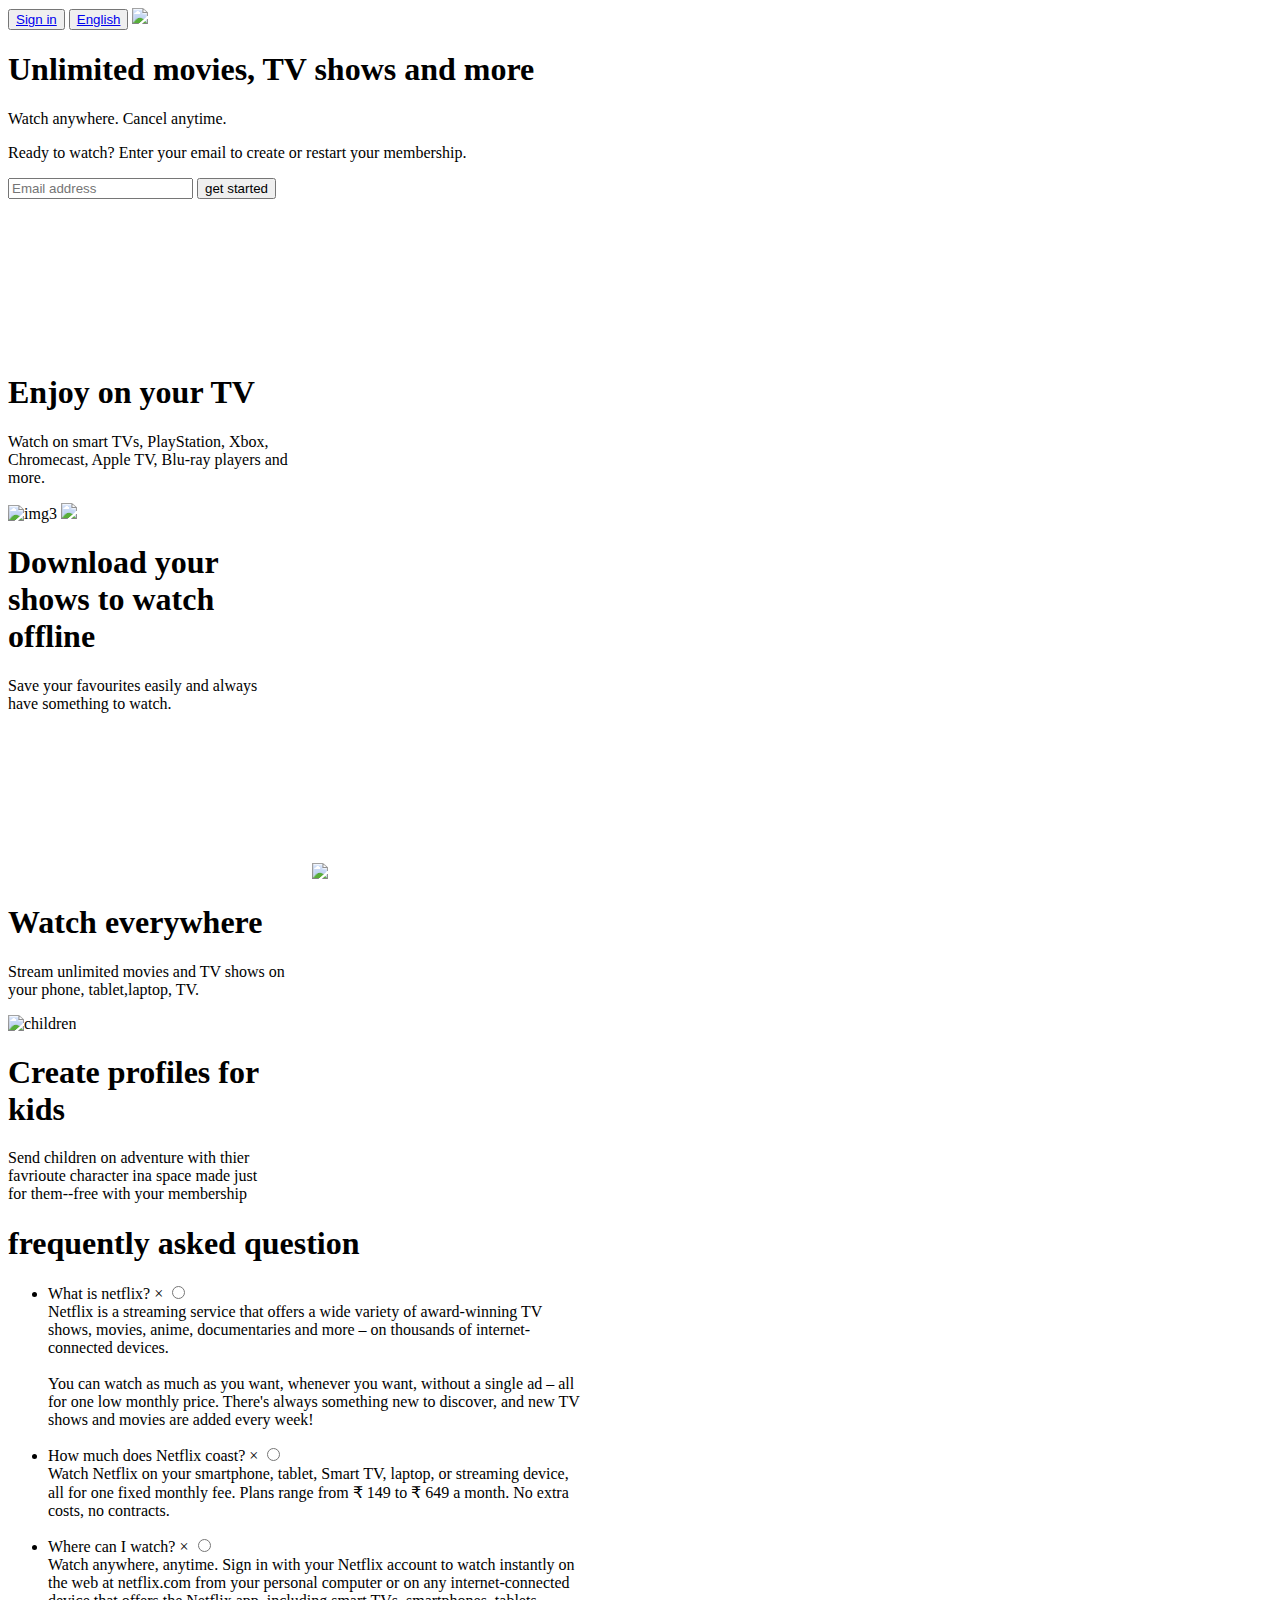
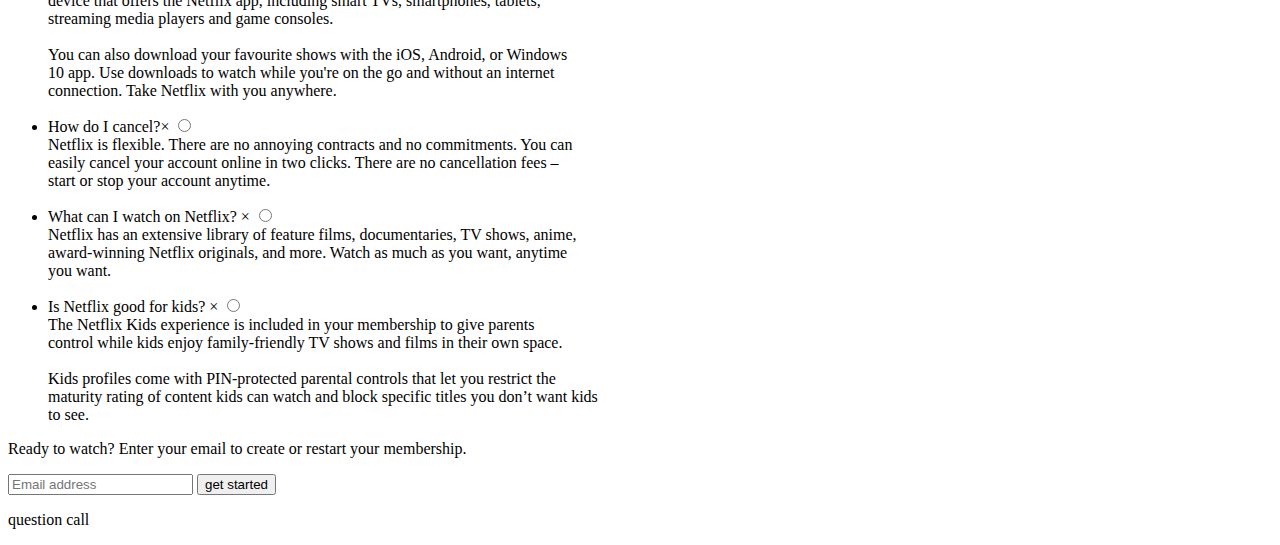
==== netflixproject/netflix.html @ 5057721b "This is my project" ====
<!DOCTYPE html>
<html lang="en">
<head>
    <meta charset="UTF-8">
    <meta name="viewport" content="width=div, initial-scale=1.0">
    <title>Netflix</title>
    <link rel="stylesheet" href="/stylesheet/1st.css">
</head>
<body>

     <!-- frist page start here -->
    <div class="header">
        <button class="btn1">
            <a class="sgn" href="#">Sign in</a>
        </button>

        <button class="btn2">
            <a class="sgn" href="#">English</a>
        </button>

        <img class="hlogo" src="/image/logo.png">
      <h1 class="f1">
        Unlimited movies, TV shows and more
      </h1>

      <p class="f2">
        Watch anywhere. Cancel anytime.
      </p>

      <p class="f3">
        Ready to watch? Enter your email to create or restart your membership.
      </p>

      <form class="email">
        <input type="email" class="input-email" placeholder="Email address">
        <button class="get-started">
            <a>get started</a>
        </button>
      </form>

    </div>

    <!-- frist page end here -->
    <div class="secondpage">
      <img src="/image/tv.png" alt="" class="sec-img" >
      <video class="vid-1" autoplay loop>
        <source src="/image/Netflix_1.m4v" type="video/mp4">
      </video>
      <h1 class="sec-h1">
        Enjoy on your TV
      </h1>

      <p class="sec-para1">
        Watch on smart TVs, PlayStation, Xbox,<br> Chromecast, Apple TV, Blu-ray players and <br> more.
      </p>
    </div>
    <!-- third page start here -->
    <div class="third-page">
    <img src="/image/feature-2.png" alt="img3" class="img3">
       <img class="tick" src="/image/tick1.gif" >
    <h1 class="thdh1">
        Download your <br>shows to watch <br>offline
    </h1>
    <p class="thdpara">
      Save your favourites easily and always<br> have something to watch.
    </p>
  </div> 
    <!-- third page end here -->
    <!-- fourth page start here -->
    <div class="fourth">

         <video class="frtved" autoplay loop>
        <source src="/image/Netflix_2.m4v">
      </video>
      <img class="frtimg" src="/image/device-pile-in.png">
   
      <h1 class="frth1">
        Watch everywhere
      </h1>
      <p class="frtp1">
        Stream unlimited movies and TV shows on <br>your phone, tablet,laptop, TV.
      </p>
    </div>
  
    <!-- fourth page end here -->
    <!-- fifth page start here -->
    <div class="fifthpage">
      <img src="/image/AAAABVr8nYuAg0xDpXDv0VI9HUoH7r2aGp4TKRCsKNQrMwxzTtr-NlwOHeS8bCI2oeZddmu3nMYr3j9MjYhHyjBASb1FaOGYZNYvPBCL.png" alt="children" class="fift-img">

      <h1 class="fftth1">
       Create profiles for <br>kids 
      </h1>
      <p class="fifth-p">
       Send children on adventure with thier <br> favrioute character ina space made just<br> for them--free with your membership
      </p>
    </div>
    <!-- fifth page end here -->

    <!-- sixth page started here  -->
    <div class="six">
      <h1 class="sxth1">
        frequently asked question
      </h1>
    <ul id="accordian">
      <li>
        <label for="frist">What is netflix? <span>&#215</span></label>
        <input type="radio" name="accordian" id="frist">
        <div class="content">
          Netflix is a streaming service that offers a wide variety of award-winning TV<br> shows, movies, anime, documentaries and more – on thousands of internet-<br>connected devices.<br><br>
          You can watch as much as you want, whenever you want, without a single ad – all <br>for one low monthly price. There's always something new to discover, and new TV <br>shows and movies are added every week!
        </div>
      </li>
    </ul>

    <ul id="accordian">
      <li>
        <label for="second">How much does Netflix coast? <span>&#215</span></label>
        <input type="radio" name="accordian" id="second">
        <div class="content">
          Watch Netflix on your smartphone, tablet, Smart TV, laptop, or streaming device,<br> all for one fixed monthly fee. Plans range from ₹ 149 to ₹ 649 a month. No extra<br> costs, no contracts.
        </div>
      </li>
    </ul>

    <ul id="accordian">
      <li>
        <label for="third">Where can I watch? <span>&#215</span></label>
        <input type="radio" name="accordian" id="third">
        <div class="content">
          Watch anywhere, anytime. Sign in with your Netflix account to watch instantly on<br> the web at netflix.com from your personal computer or on any internet-connected <br>device that offers the Netflix app, including smart TVs, smartphones, tablets,<br> streaming media players and game consoles.
            <br><br>
            You can also download your favourite shows with the iOS, Android, or Windows<br> 10 app. Use downloads to watch while you're on the go and without an internet<br> connection. Take Netflix with you anywhere.
        </div>
      </li>
    </ul>

    <ul id="accordian">
      <li>
        <label for="fourth">How do I cancel?<span>&#215</span></label>
        <input type="radio" name="accordian" id="fourth">
        <div class="content">
          Netflix is flexible. There are no annoying contracts and no commitments. You can<br> easily cancel your account online in two clicks. There are no cancellation fees – <br>start or stop your account anytime.
        </div>
      </li>
    </ul>

    <ul id="accordian">
      <li>
        <label for="fifth">What can I watch on Netflix? <span>&#215</span></label>
        <input type="radio" name="accordian" id="fifth">
        <div class="content">
          Netflix has an extensive library of feature films, documentaries, TV shows, anime,<br> award-winning Netflix originals, and more. Watch as much as you want, anytime <br> you want.
        </div>
      </li>
    </ul>

    <ul id="accordian">
      <li>
        <label for="sixth"> Is Netflix good for kids? <span>&#215</span></label>
        <input type="radio" name="accordian" id="sixth">
        <div class="content">
          The Netflix Kids experience is included in your membership to give parents <br> control while kids enjoy family-friendly TV shows and films in their own space. 
            <br><br>
             Kids profiles come with PIN-protected parental controls that let you restrict the<br> maturity rating of content kids can watch and block specific titles you don’t want kids<br> to see.
        </div>
      </li>
    </ul>
     
    <p class="f4">
      Ready to watch? Enter your email to create or restart your membership.
    </p>

    <form class="email2">
      <input type="email" class="input-email" placeholder="Email address">
      <button class="get-started">
          <a>get started</a>
      </button>
    </form>

  </div>
    <!-- sixth page end here -->

    <!-- footer section start here  -->
    <footer>
      <p>
        question call
      </p>
    </footer>
    <!-- footer section end here -->

</body>
</html>
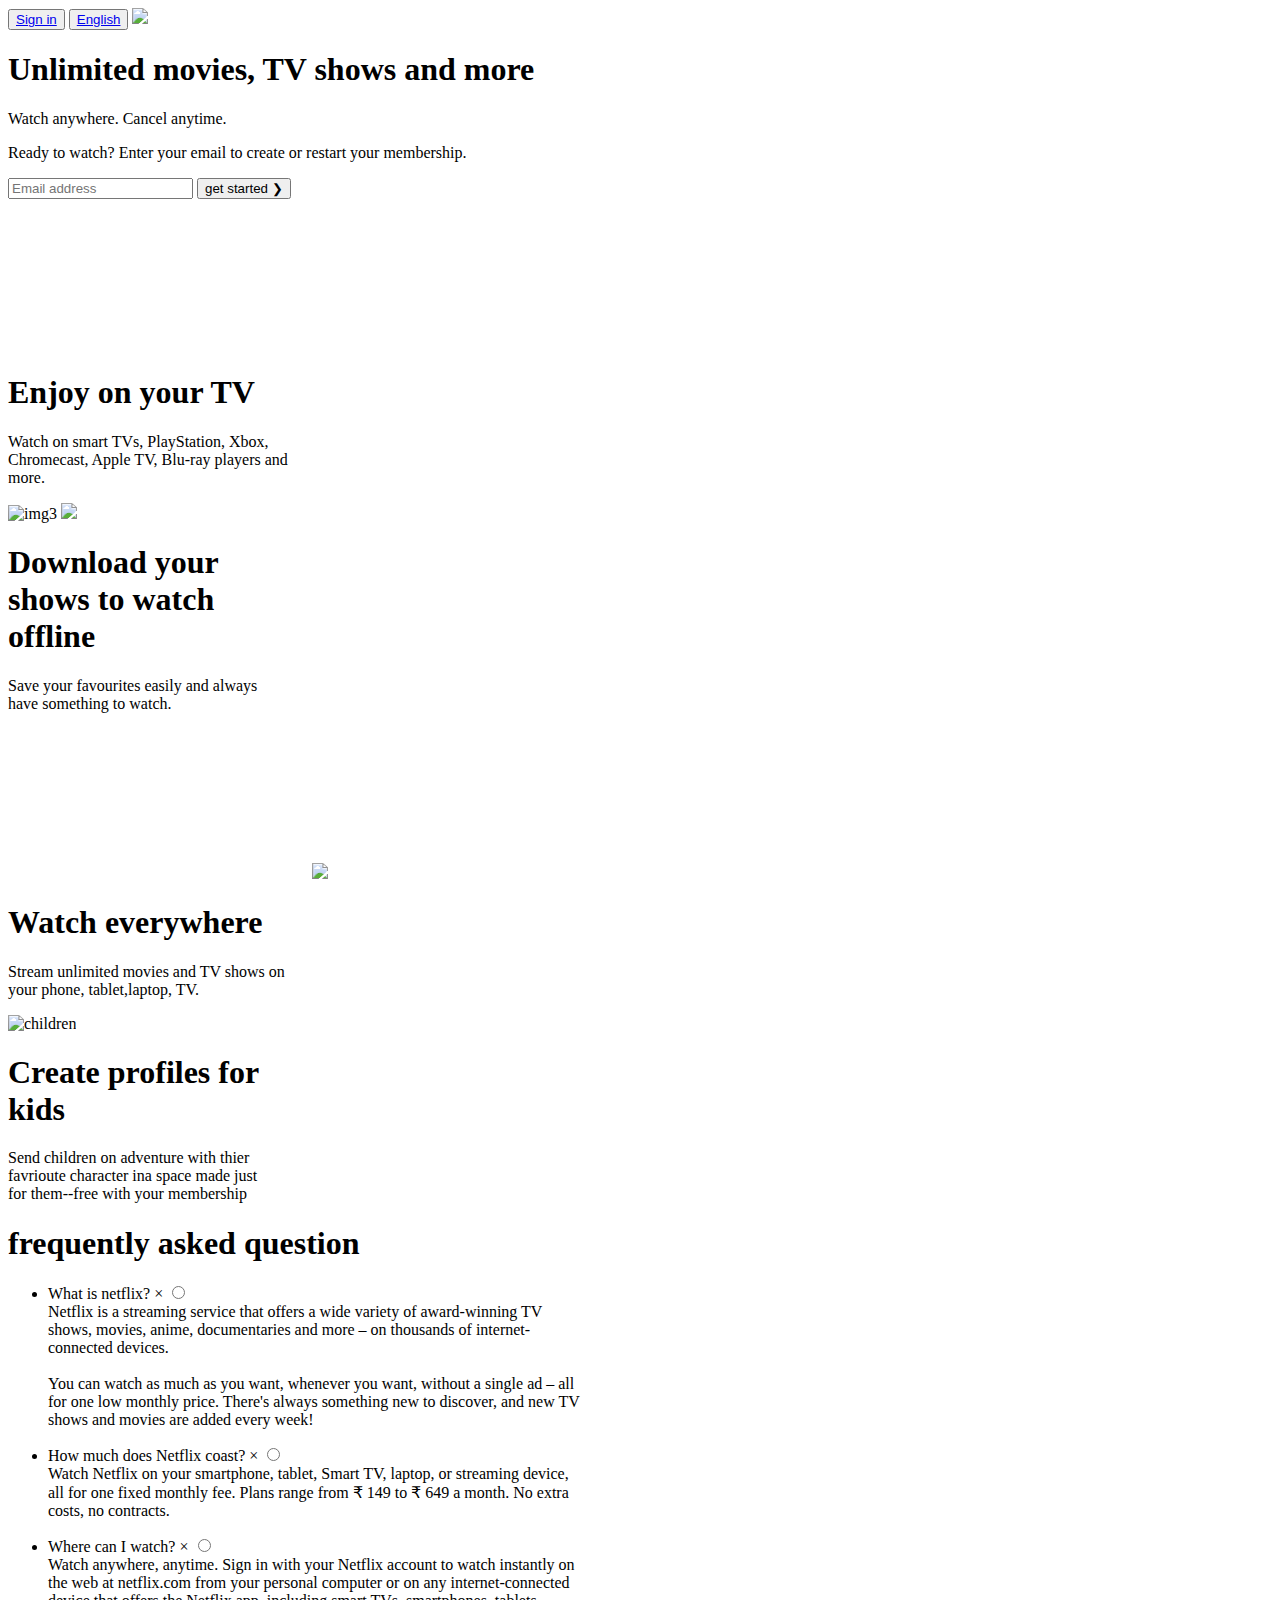
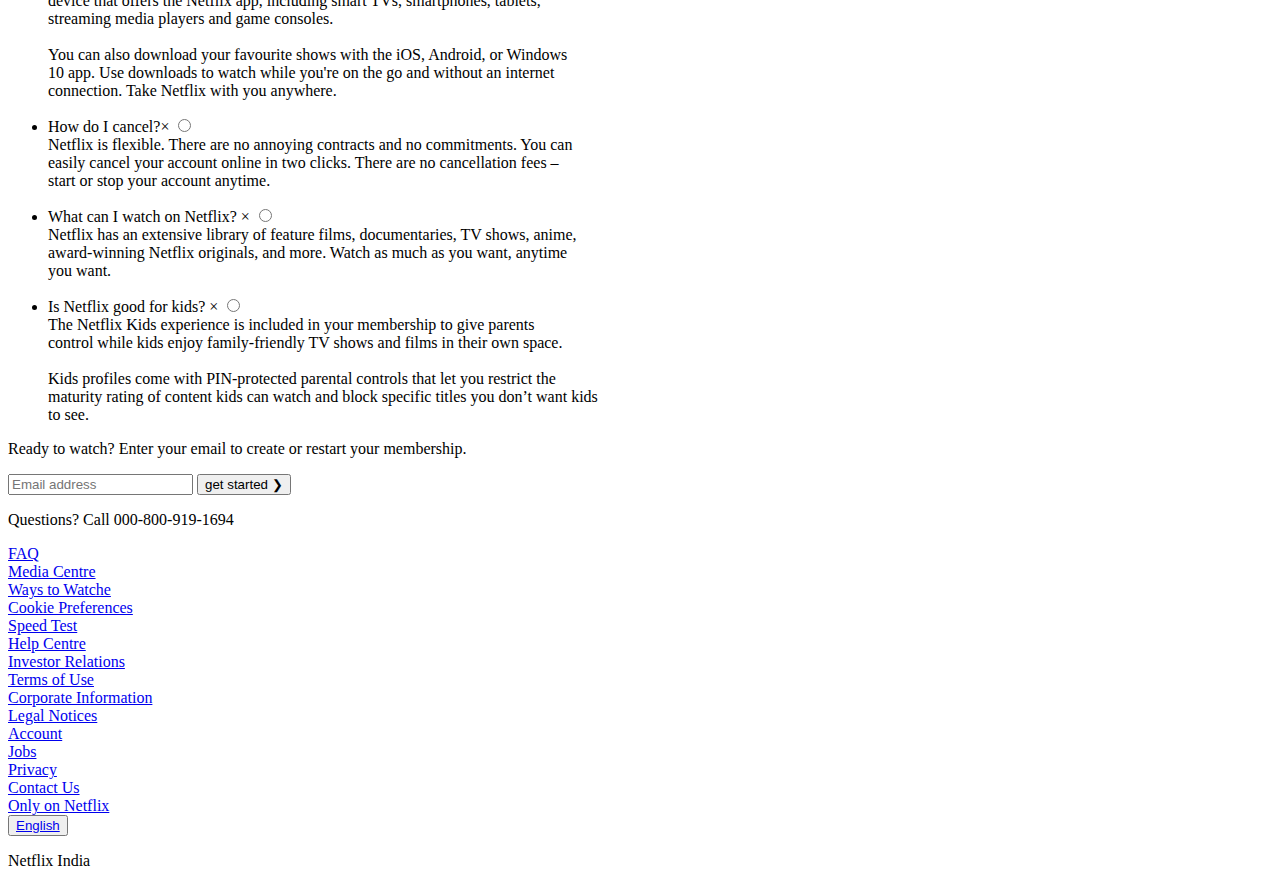
==== commit b384f84b: "my  new project" ====
--- a/netflixproject/netflix.html
+++ b/netflixproject/netflix.html
@@ -5,6 +5,7 @@
     <meta name="viewport" content="width=div, initial-scale=1.0">
     <title>Netflix</title>
     <link rel="stylesheet" href="/stylesheet/1st.css">
+    <link rel="stylesheet" href="https://cdnjs.cloudflare.com/ajax/libs/font-awesome/6.4.2/css/all.min.css" integrity="sha512-z3gLpd7yknf1YoNbCzqRKc4qyor8gaKU1qmn+CShxbuBusANI9QpRohGBreCFkKxLhei6S9CQXFEbbKuqLg0DA==" crossorigin="anonymous" referrerpolicy="no-referrer" />
 </head>
 <body>
 
@@ -15,7 +16,7 @@
         </button>
 
         <button class="btn2">
-            <a class="sgn" href="#">English</a>
+            <a class="sgn" href="#"> <i class="fa fa-globe" aria-hidden="true"></i> English </a>
         </button>
 
         <img class="hlogo" src="/image/logo.png">
@@ -34,7 +35,7 @@
       <form class="email">
         <input type="email" class="input-email" placeholder="Email address">
         <button class="get-started">
-            <a>get started</a>
+            <a>get started  &#10095</a>
         </button>
       </form>
 
@@ -172,8 +173,8 @@
 
     <form class="email2">
       <input type="email" class="input-email" placeholder="Email address">
-      <button class="get-started">
-          <a>get started</a>
+      <button class="get-started gts2">
+          <a>get started  &#10095</a>
       </button>
     </form>
 
@@ -181,12 +182,48 @@
     <!-- sixth page end here -->
 
     <!-- footer section start here  -->
-    <footer>
-      <p>
-        question call
-      </p>
-    </footer>
+    <footer class="foot">
+      <p>Questions? Call <a> 000-800-919-1694</a></p>
+     
+      <div class="container">
+         <div class="item1 fstbox">
+          <li><a href="#">FAQ</a></li>
+          <li><a href="#">Media Centre</a></li>
+          <li><a href="#">Ways to Watche</a></li>
+          <li><a href="#">Cookie Preferences</a></li>
+          <li><a href="#">Speed Test</a></li>
+
+         </div>
+               
+   
+       <div class="item1 sndbox">
+         <li><a href="#">
+           Help Centre
+         </a></li>
+               <li><a href="#">Investor Relations</a></li>
+               <li><a href="#">
+                 Terms of Use</a></li>
+               <li><a href="#">Corporate Information</a></li>
+               <li><a href="#">
+                 Legal Notices</a></li>
+    </div>
+
+    <div class="item1 trdbox">
+      
+            <li><a href="#">
+              Account</a></li>
+            <li><a href="#">Jobs<a></li>
+            <li><a href="#">
+              Privacy</a></li>
+            <li><a href="#">Contact Us</a></li>
+            <li><a href="#">Only on Netflix</a></li>
+    </div>
+  </div>
+  <button class="btn4">
+    <a class="sgn" href="#">English</a>
+</button>
+   <p class="copyright">Netflix India</p>
+</footer>
     <!-- footer section end here -->
-
 </body>
 </html>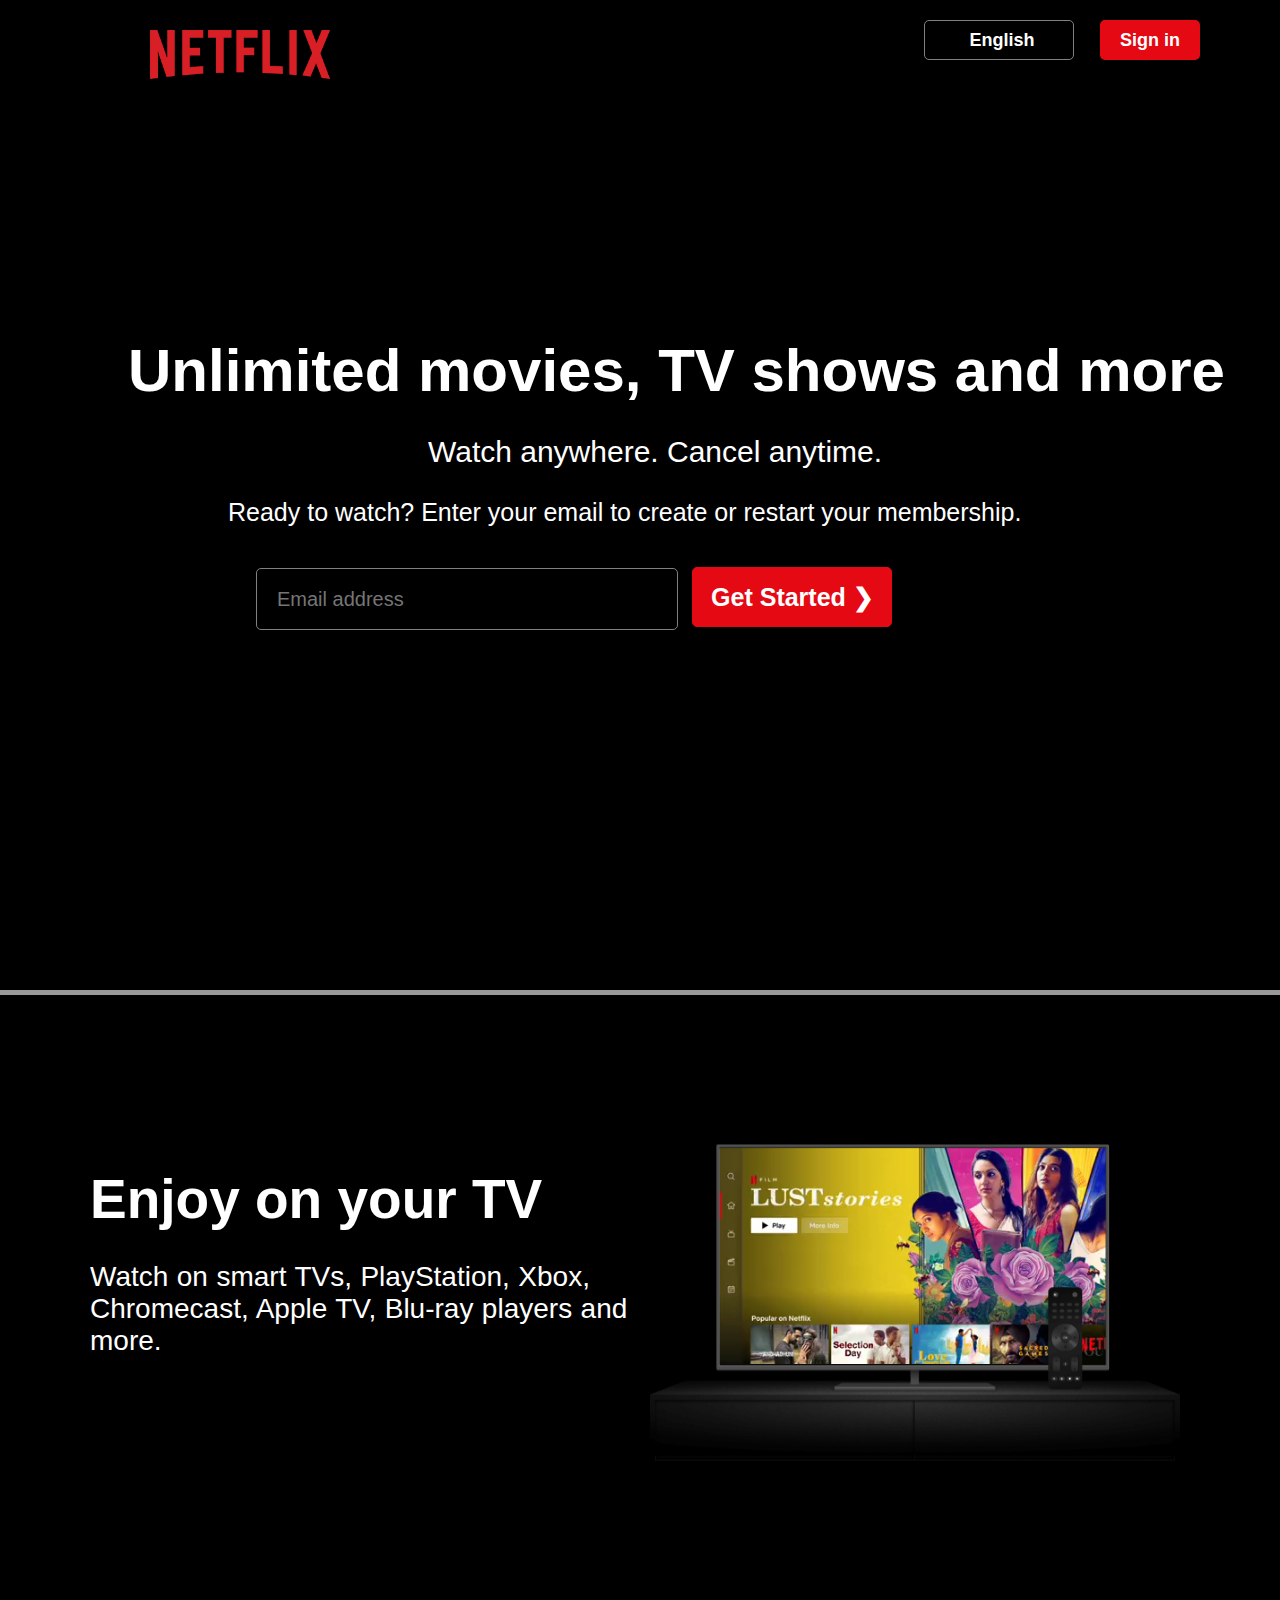
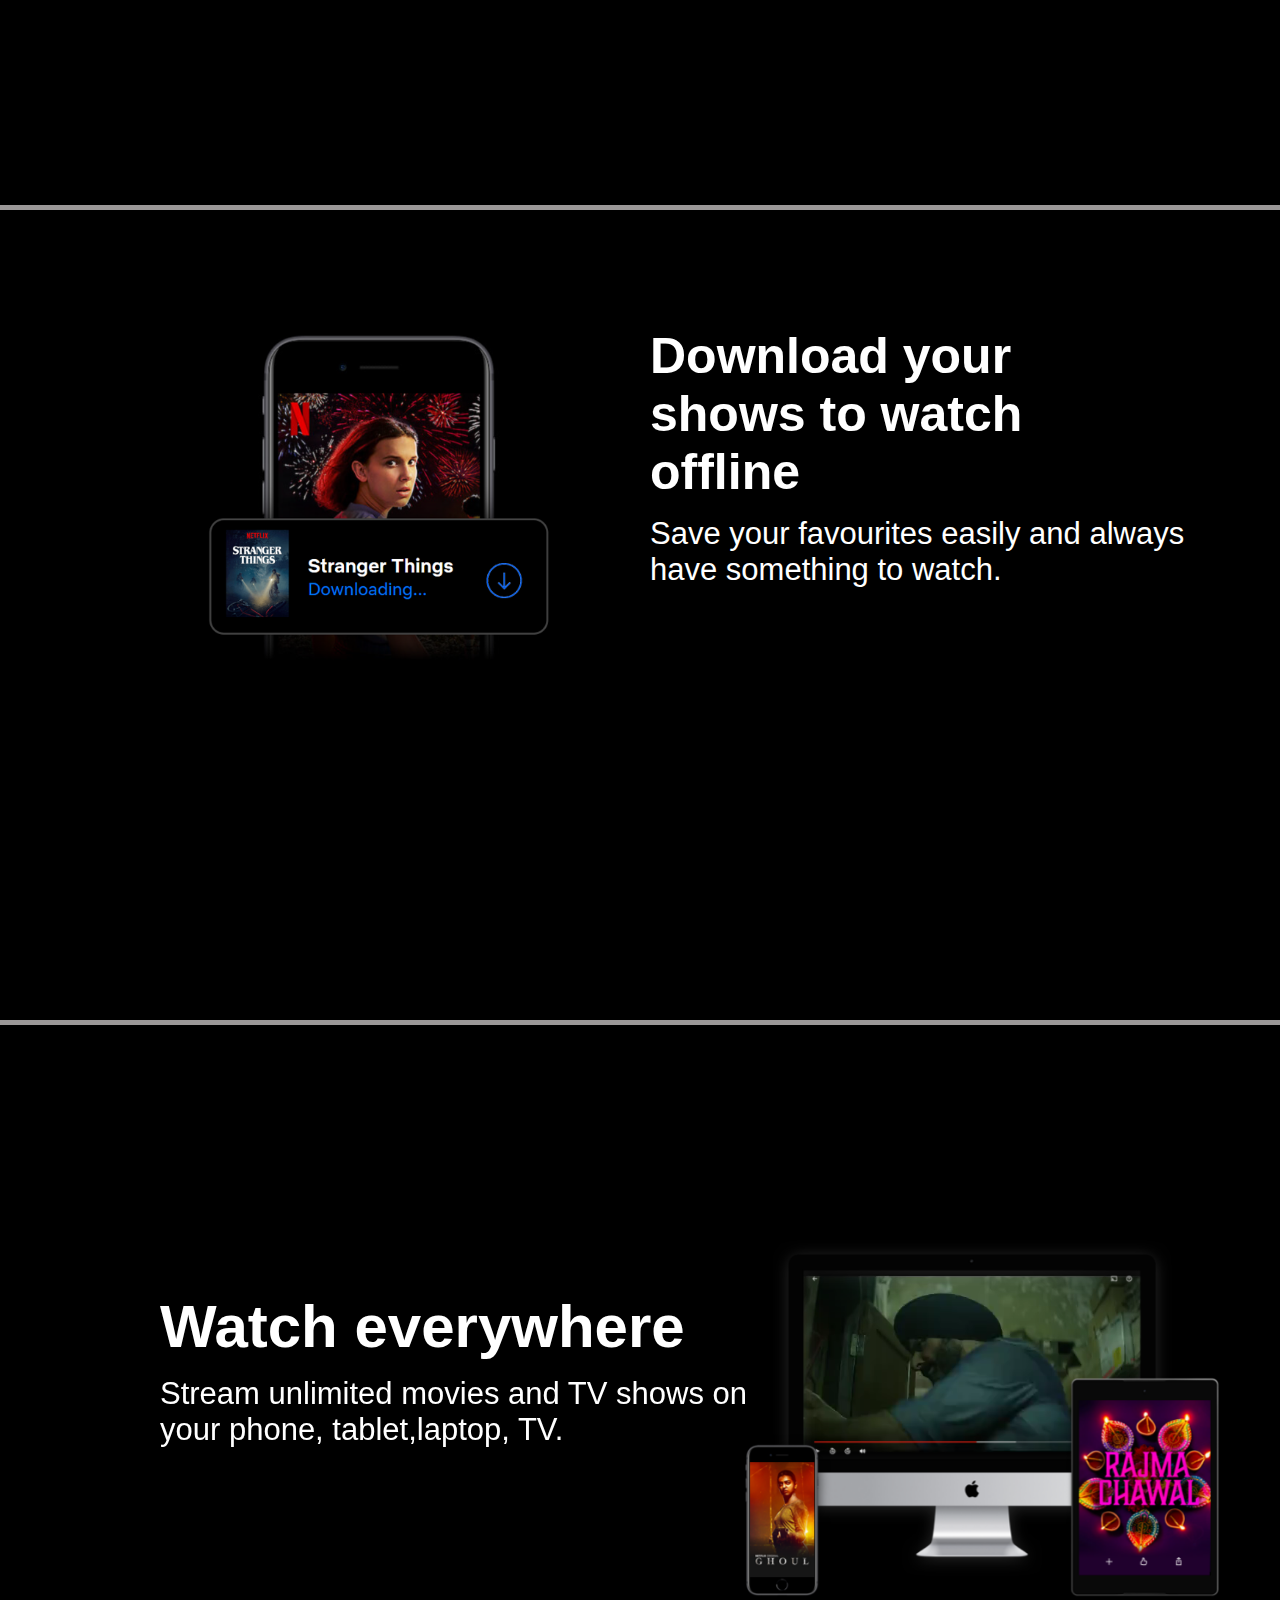
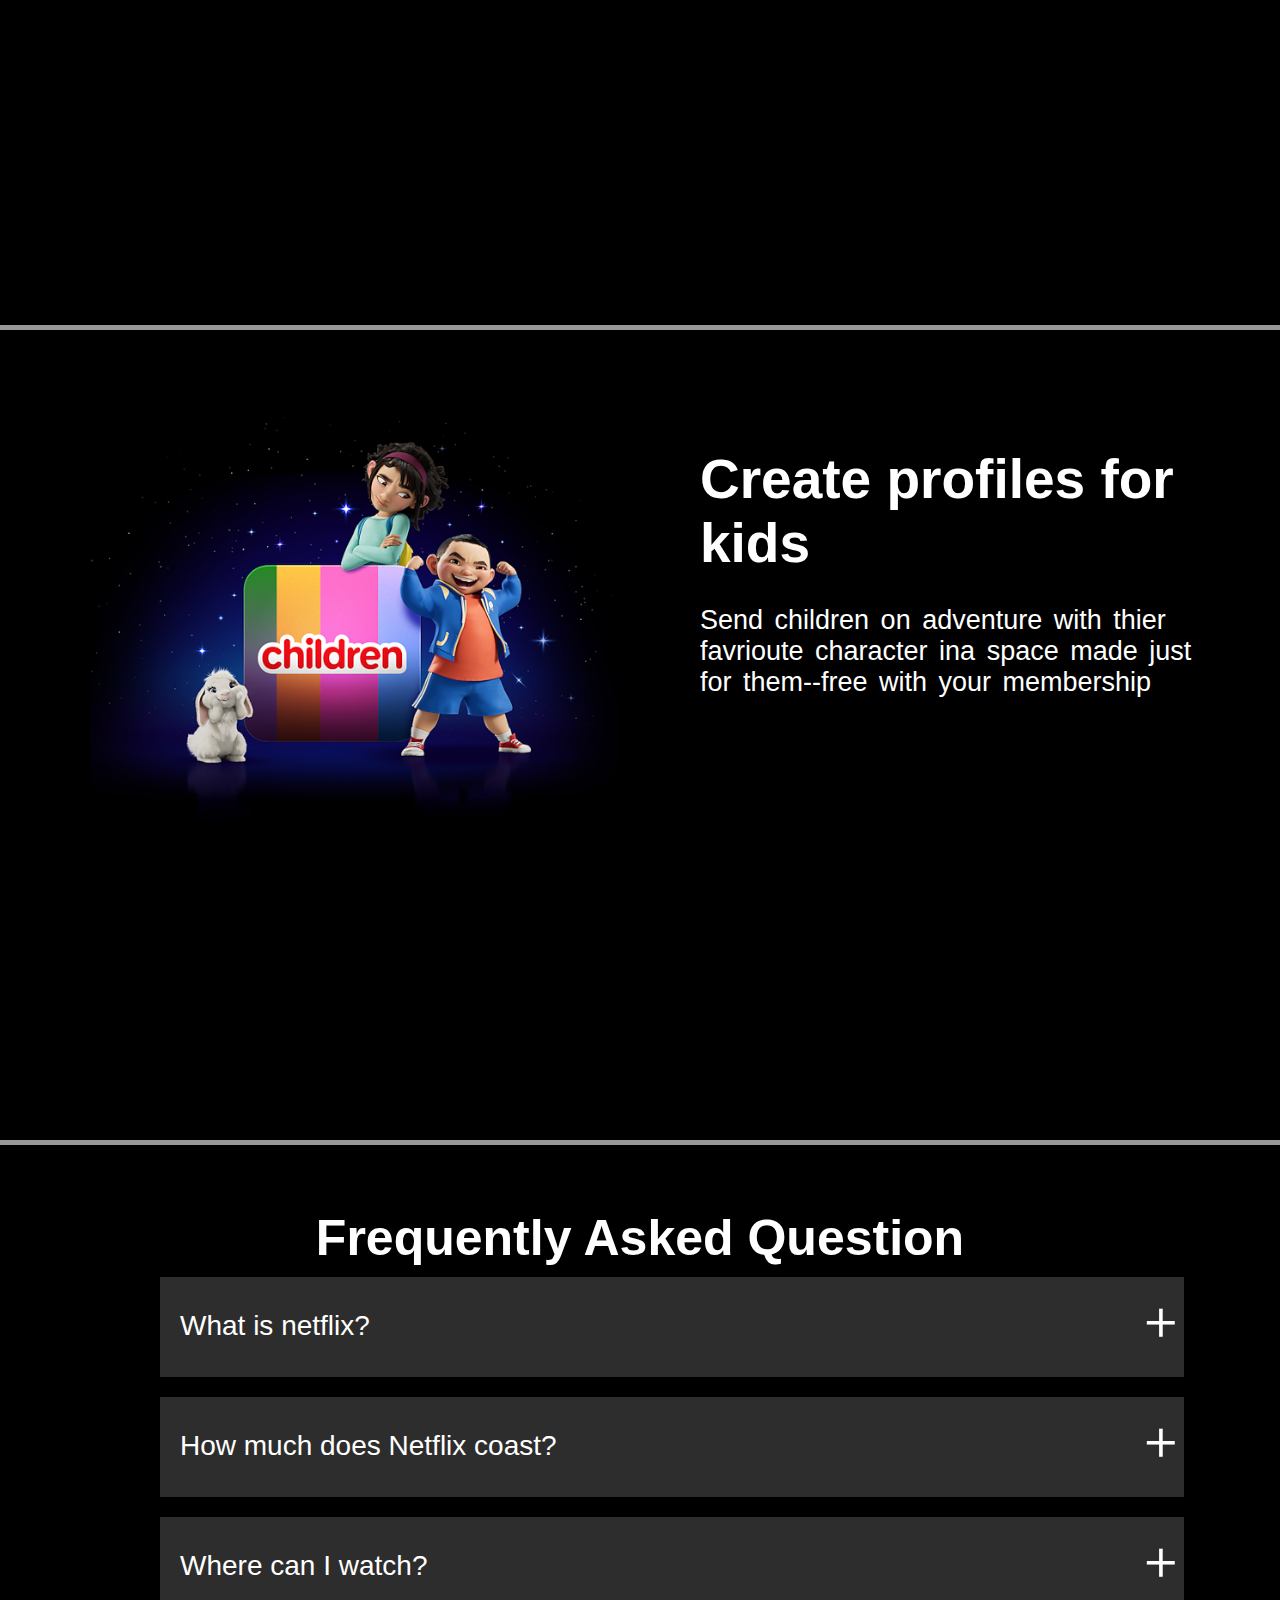
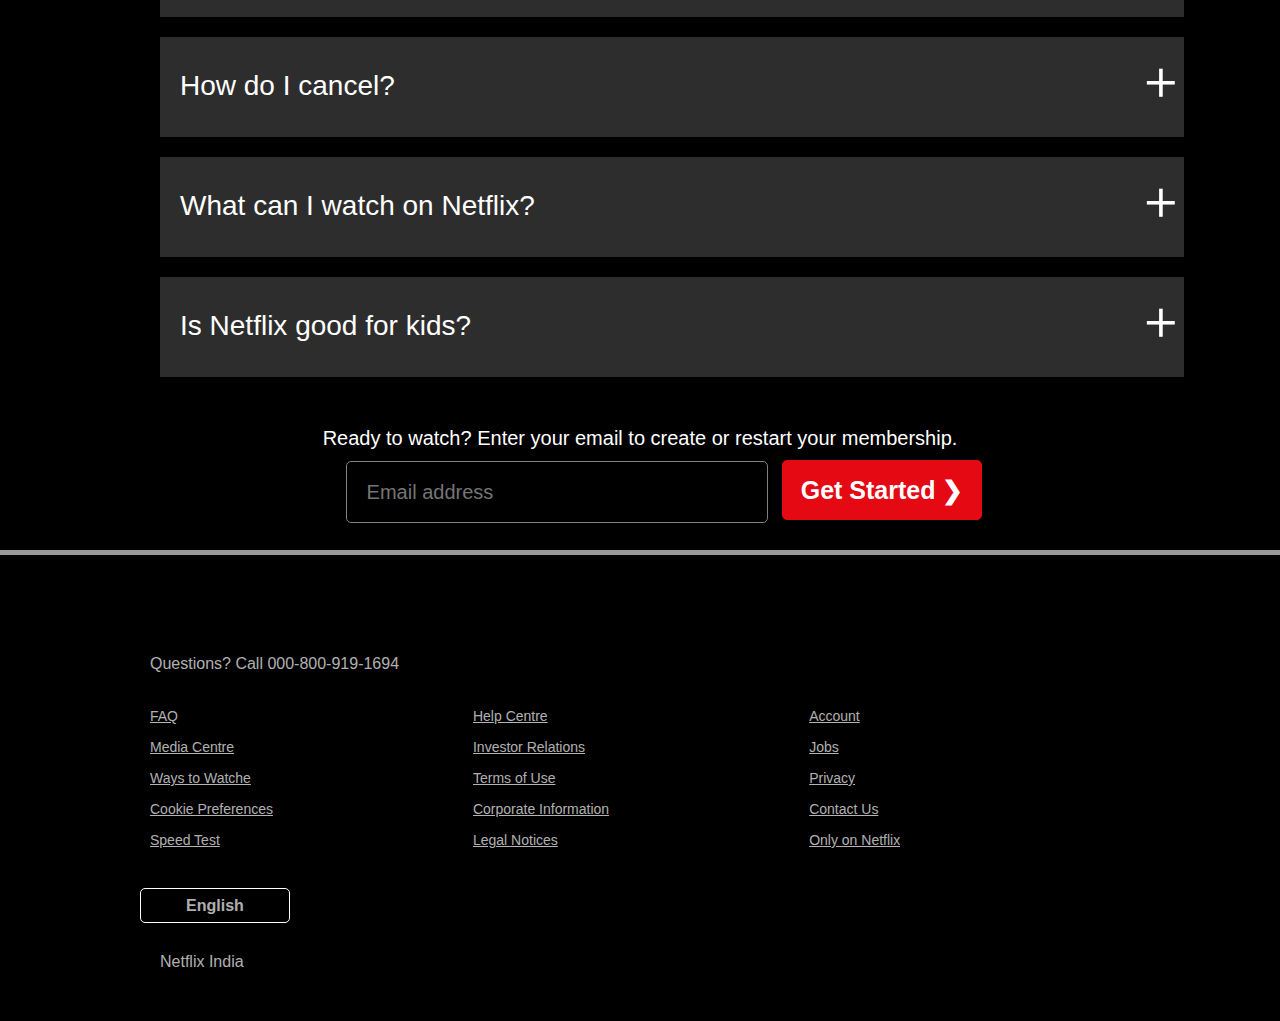
==== commit 0c4b9618: "temperature converter" ====
--- a/netflixproject/netflix.html
+++ b/netflixproject/netflix.html
@@ -4,7 +4,7 @@
     <meta charset="UTF-8">
     <meta name="viewport" content="width=div, initial-scale=1.0">
     <title>Netflix</title>
-    <link rel="stylesheet" href="/stylesheet/1st.css">
+    <link rel="stylesheet" href="/netflixproject/stylesheet.css">
     <link rel="stylesheet" href="https://cdnjs.cloudflare.com/ajax/libs/font-awesome/6.4.2/css/all.min.css" integrity="sha512-z3gLpd7yknf1YoNbCzqRKc4qyor8gaKU1qmn+CShxbuBusANI9QpRohGBreCFkKxLhei6S9CQXFEbbKuqLg0DA==" crossorigin="anonymous" referrerpolicy="no-referrer" />
 </head>
 <body>
@@ -19,7 +19,7 @@
             <a class="sgn" href="#"> <i class="fa fa-globe" aria-hidden="true"></i> English </a>
         </button>
 
-        <img class="hlogo" src="/image/logo.png">
+        <img class="hlogo" src="/netflixproject/image/logo.png">
       <h1 class="f1">
         Unlimited movies, TV shows and more
       </h1>
@@ -43,9 +43,9 @@
 
     <!-- frist page end here -->
     <div class="secondpage">
-      <img src="/image/tv.png" alt="" class="sec-img" >
+      <img src="/netflixproject/image/tv.png" alt="" class="sec-img" >
       <video class="vid-1" autoplay loop>
-        <source src="/image/Netflix_1.m4v" type="video/mp4">
+        <source src="/netflixproject/image/Netflix_1.m4v" type="video/mp4">
       </video>
       <h1 class="sec-h1">
         Enjoy on your TV
@@ -57,8 +57,8 @@
     </div>
     <!-- third page start here -->
     <div class="third-page">
-    <img src="/image/feature-2.png" alt="img3" class="img3">
-       <img class="tick" src="/image/tick1.gif" >
+    <img src="/netflixproject/image/feature-2.png" alt="img3" class="img3">
+       <img class="tick" src="/netflixproject/image/tick1.gif" >
     <h1 class="thdh1">
         Download your <br>shows to watch <br>offline
     </h1>
@@ -71,9 +71,9 @@
     <div class="fourth">
 
          <video class="frtved" autoplay loop>
-        <source src="/image/Netflix_2.m4v">
+        <source src="/netflixproject/image/Netflix_2.m4v">
       </video>
-      <img class="frtimg" src="/image/device-pile-in.png">
+      <img class="frtimg" src="/netflixproject/image/device-pile-in.png">
    
       <h1 class="frth1">
         Watch everywhere
@@ -86,7 +86,7 @@
     <!-- fourth page end here -->
     <!-- fifth page start here -->
     <div class="fifthpage">
-      <img src="/image/AAAABVr8nYuAg0xDpXDv0VI9HUoH7r2aGp4TKRCsKNQrMwxzTtr-NlwOHeS8bCI2oeZddmu3nMYr3j9MjYhHyjBASb1FaOGYZNYvPBCL.png" alt="children" class="fift-img">
+      <img src="/netflixproject/image/AAAABVr8nYuAg0xDpXDv0VI9HUoH7r2aGp4TKRCsKNQrMwxzTtr-NlwOHeS8bCI2oeZddmu3nMYr3j9MjYhHyjBASb1FaOGYZNYvPBCL.png" alt="children" class="fift-img">
 
       <h1 class="fftth1">
        Create profiles for <br>kids 
--- a/netflixproject/stylesheet.css
+++ b/netflixproject/stylesheet.css
@@ -0,0 +1,447 @@
+*{
+    margin:0;
+    padding:0;
+    /* font-family:poppins; */
+    font-family:"Netflix Sans", "Helvetica Neue", "Segoe UI", Roboto, Ubuntu, sans-serif;
+    overflow-x: hidden;
+}
+body{
+    background-color: rgb(0,0,0);
+}
+.header{
+    width:100%;
+    height: 110vh;
+    background-image:linear-gradient(rgba(0,0,0,.7),rgba(0,0,0,0.7),rgba(0,0,0,0.7)), url(/image/header-image.png);
+    background-size: cover;
+    background-blend-mode: darken;
+    
+}
+
+.btn1{
+    position: relative;
+    left:1100px;
+    top:20px;
+}
+
+.btn2{
+    position: relative;
+    left:820px;
+    top:20px;
+    color:rgb(255,255,255);
+    border:1px solid rgb(128,128,128);
+    width: 150px;
+    height:40px;
+    border-radius: 5px;
+    background-color: transparent;
+    cursor:default;
+}
+
+.btn2 a{
+    cursor: default;
+}
+
+.btn2 a i{
+    margin-right: 5px;
+}
+
+.hlogo{
+    display: block;
+    position: relative;
+    width:180px;
+    top:-10px;
+    left:150px
+}
+
+.sgn{
+    color:rgb(255,255,255);
+    text-decoration: none;
+    font-family:"Netflix Sans", "Helvetica Neue", "Segoe UI", Roboto, Ubuntu, sans-serif ;
+    font-size: 18px;
+    font-weight: 600;
+}
+.btn1:hover{
+    background-color: rgb(146, 22, 28);
+    color:rgb(255,255,255);
+    border: none;
+}
+
+.btn1{
+    color:rgb(255,255,255);
+    border:2px solid rgb(229, 9, 20);
+    width: 100px;
+    height:40px;
+    border-radius: 5px;
+    background-color: rgb(229, 9, 20);
+}
+
+.f1,.f2,.f3{
+    color:rgb(255,255,255);
+    position: relative;
+    top:40%;
+    left:10%;
+}
+
+.f1{
+    font-size:60px;
+    word-spacing: 0.5;
+    top:25%;
+    font-weight:600px;
+}
+
+.f2{
+    font-size: 30px;
+    word-spacing:0.5;
+    top:28%;
+    margin-left: 300px;
+}
+
+.f3{
+    font-size: 25px;
+    word-spacing:0.5;
+    top:31%;
+    margin-left: 100px;
+}
+
+.email{
+    width:900px;
+    position: relative;
+    top:35%;
+    left:20%;
+}
+
+.input-email{
+    background-color: rgba(0,0,0,.7);
+    border:1px solid rgb(128,128,128);
+    width: 400px;
+    height:60px;
+    padding-left: 20px;   
+    font-size: 20px;
+    border-radius: 5px;
+}
+
+.get-started{
+    background-color: rgb(229, 9, 20);
+    border:1px solid  rgb(229, 9, 20);
+    width: 200px;
+    height:60px;
+    margin-left: 10px;
+    font-size: 25px;
+    font-weight: 600;
+    border-radius: 5px;
+    text-align: center;
+    text-transform: capitalize;
+    color:rgb(255,255,255);
+}
+
+.secondpage{
+    width: 100%;
+    height: 90vh;
+    border-top:5px solid rgb(155, 152, 152);
+}
+
+.sec-img{
+    position: relative;
+    width: 530px;
+    left:650px;
+    top: 70px;
+    z-index:1;
+
+}
+
+.vid-1{
+    position: relative;
+    width: 430px;
+    left:185px;
+    height: 300px;
+    right: -30px;
+}
+
+.sec-h1{
+    font-size:55px;
+    top:25%;
+    font-weight:800px;
+    color: rgb(255,255,255);
+    margin-top: -230px;
+    margin-left: 90px;
+}
+
+.sec-para1{
+    font-size: 28px;
+    color: rgb(255,255,255);
+    margin-left: 90px;
+    margin-top: 30px;
+    word-spacing: 0.7px;
+}
+
+.third-page{
+    width:100%;
+    height: 90vh;
+    border-top: 5px solid rgb(155, 152, 152);
+    overflow-y: hidden;
+
+}
+
+.thdh1,.thdpara{
+    color:rgb(255,255,255);
+    position:relative;
+    text-align: left;
+    bottom:350px;
+    left:650px;
+    
+}
+
+.img3{
+    width:470px;
+    margin-left: 150px;
+    margin-top:110px;
+    margin-right: 20px;
+}
+
+.thdh1{
+    font-size: 50px;
+    font-weight: 800;
+    margin-right: 50px;
+   
+}
+
+.thdpara{
+    font-size:31px;
+    font-weight:350;
+    margin-top: 15px;
+}
+
+.tick{
+    position: relative;
+    width: 80px;
+    left:-180px;
+    background-color: #000;
+    bottom:62px;
+}
+
+.fourth{
+    width:100%;
+    height: 100vh;
+    border-top: 5px solid rgb(155, 152, 152);
+    overflow-y: hidden;
+}
+.frtimg{
+    position: relative;
+   width:550px;
+   margin-top: 0px;
+   margin-left: 700px;
+}
+
+.frtp1,.frth1{
+    color:rgb(255,255,255);
+    position:relative;
+    bottom:350px;
+    left:160px;
+}
+
+.frth1{
+    font-size: 60px;
+    font-weight: 790;
+    margin-right: 50px;
+   
+}
+
+.frtp1{
+    font-size:31px;
+    font-weight:300;
+    margin-top: 15px;
+}
+
+.frtved{
+    position: relative;
+  width: 350px;
+  margin-left: 800px;
+  top:240px ;
+}
+
+.fifthpage{
+    width:100%;
+    height: 90vh;
+    border-top: 5px solid rgb(155, 152, 152);
+    overflow-y: hidden;
+    color:rgb(255,255,255);
+}
+
+.fift-img{
+   width:550px;
+   background-blend-mode: darken;   
+   margin-left: 90px;
+   margin-top:80px;
+   
+  
+}
+
+.fifth-p{
+    margin-left: 700px;
+    margin-top:30px;
+    font-size: 27px;
+    font-weight: 400; 
+    word-spacing: 4px;
+}
+
+.fftth1{
+    margin-left: 700px;
+    font-size: 55px;
+    font-weight: 800;
+    margin-top: -380px; 
+}
+
+.six {
+    color: white;
+    height: auto;
+    width: 100%;
+    border-top: 5px solid rgb(155, 152, 152);
+    overflow-y: hidden;
+}
+.sxth1{
+    text-transform: capitalize;
+    /* padding-left: 10rem; */
+    text-align: center;
+    font-size: 50px;
+    margin-top:4rem;
+}
+
+#accordian{
+    margin:10px 10rem;
+    width:80%;
+}
+
+#accordian li{
+    list-style: none;
+    width:100%;
+    margin-bottom: 10px;
+    background-color: rgb(45, 45, 45);
+    padding:10px;
+}
+
+#accordian label{
+    padding:10px;
+    display:flex;
+    align-items: center;
+    justify-content: space-between;
+    font-size:28px;
+    font-weight: 400;
+    cursor: pointer;
+    color:rgb(255, 255, 255);
+}
+
+#accordian li label span{
+  transform:rotate(45deg);
+  font-size: 50px;
+  padding-right: 10px;
+}
+.content{
+    width: 100%;
+    font-size:28px; 
+    border-top: 3px solid transparent;  
+}
+
+#accordian label + input[type="radio"]{
+    display: none;
+}
+
+#accordian .content{
+    padding:0 10px;
+    line-height: 35px;
+    max-height: 0;
+    overflow:hidden;
+    transition: max-height 1s;
+    border-top:2px solid transparent;
+}
+
+#accordian label + input[type="radio"]:checked + .content{
+   max-height:400px;
+}
+
+form input[type]{
+    color:aliceblue;
+}
+
+.email2{
+    margin-top: 10px;
+    width:900px;
+    position: relative;
+    top:40%;
+    left:27%;
+}
+
+.gts2{
+       margin-bottom: 30px;
+}
+.f4{
+    margin-top:40px;
+     font-size: 20px;
+     word-spacing:0.5;
+     /* margin-top: 20px; */
+    /* margin-left: 160px; */
+    margin-bottom: 10px;
+    text-align: center;  
+}
+
+.foot{
+    height: auto;
+    width: 100%;
+    border-top: 5px solid rgb(155, 152, 152);
+    overflow-y: hidden;
+}
+
+.foot p{
+    margin-left: 150px;
+    margin-top: 100px;
+    color: rgba(255,255,255,0.7);
+    font-size:16px;
+}
+
+.container{
+    margin: 20px 150px;
+    display: flex;
+    flex-direction: row;
+    align-content: space-between;
+    color: rgba(255,255,255,0.7);
+}
+
+.sndbox,.trdbox{
+    margin-left: 200px;
+}
+
+.item1 li{
+      list-style: none;
+      margin-top: 15px;
+}
+
+
+.item1 li a{
+    display: block;
+    color: rgba(255,255,255,0.7);
+    font-size: 14px;
+}
+
+.btn4{
+    position: relative;
+    left:140px;
+    top:20px;
+    border:1px solid rgb(255,255,255);
+    width: 150px;
+    height:35px;
+    border-radius: 5px;
+    background-color: transparent;
+   
+}
+
+.btn4 a{
+    font-size: 16px;
+    color:rgba(255,255,255,0.7);
+}
+
+.copyright{
+    position: relative;
+    bottom: 50px;
+    left: 10px;
+    color:rgba(255,255,255,0.7);
+    font-size: 16px;
+}
+
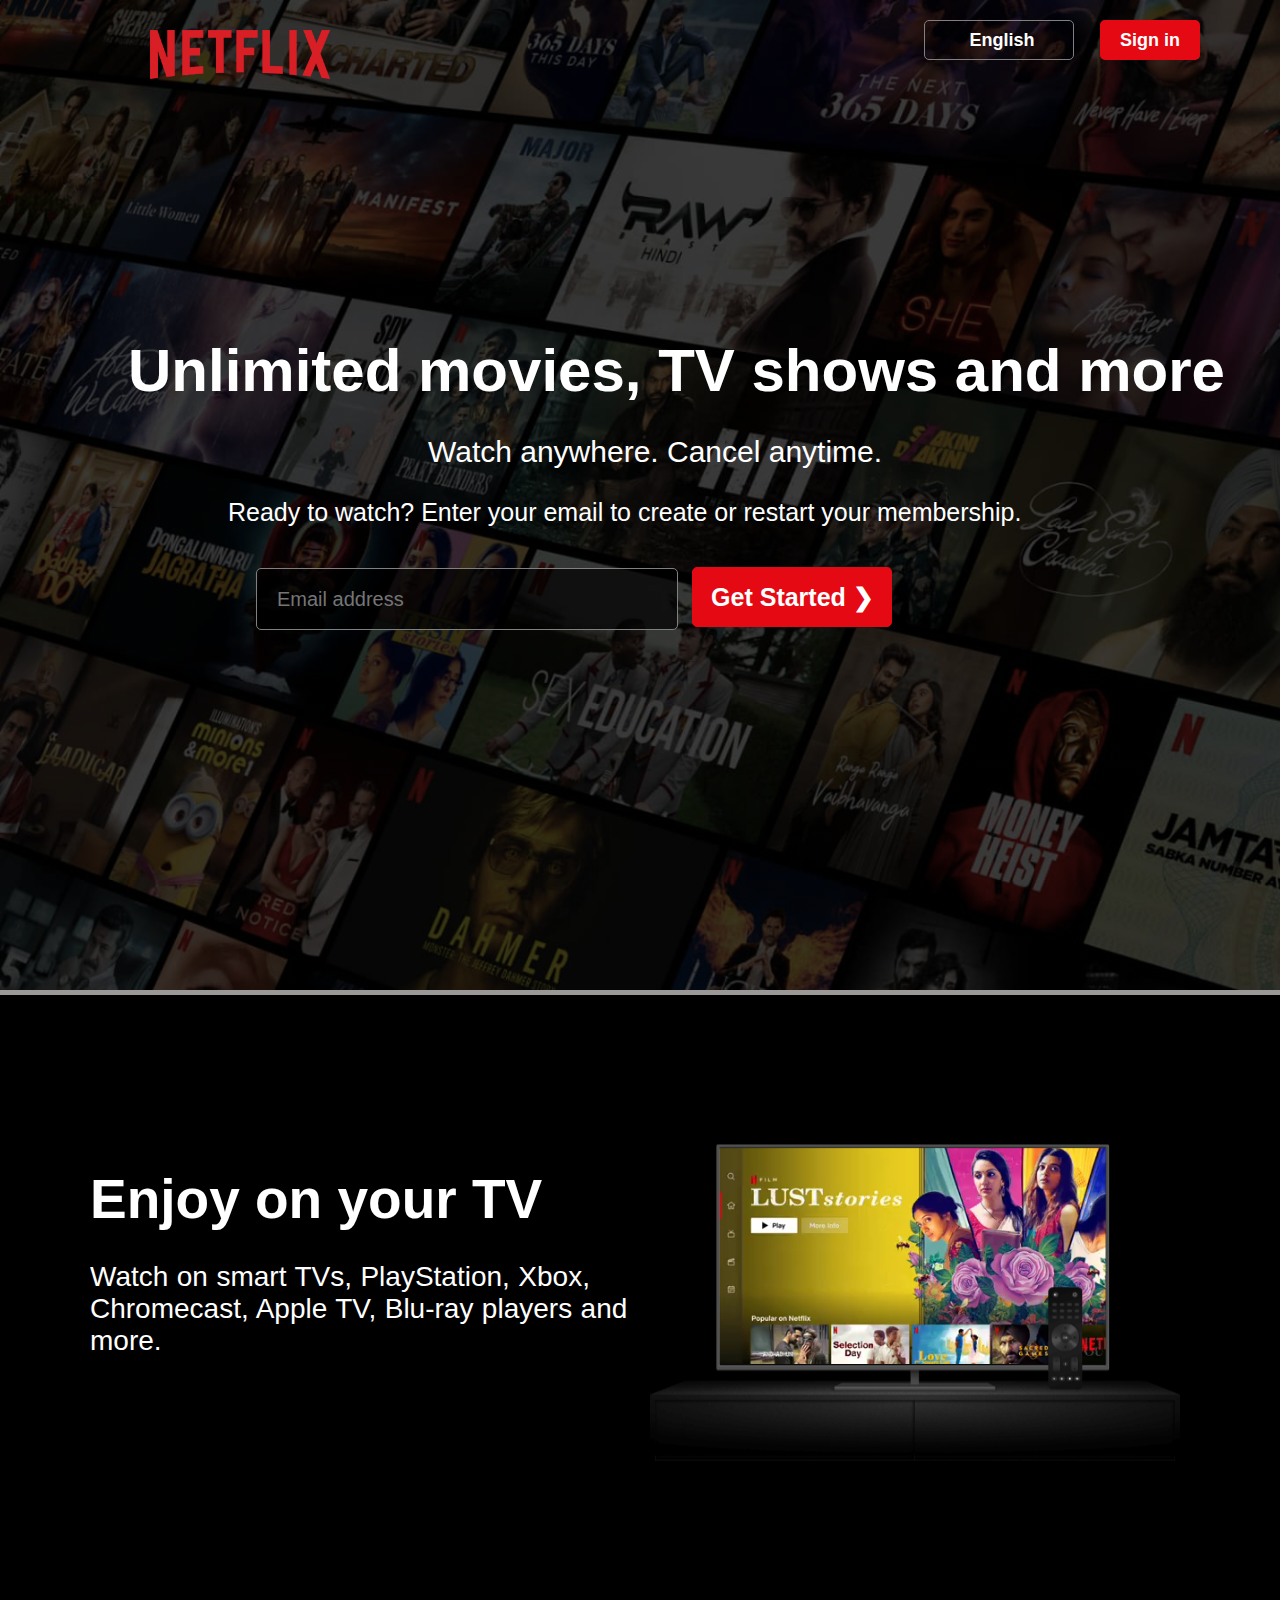
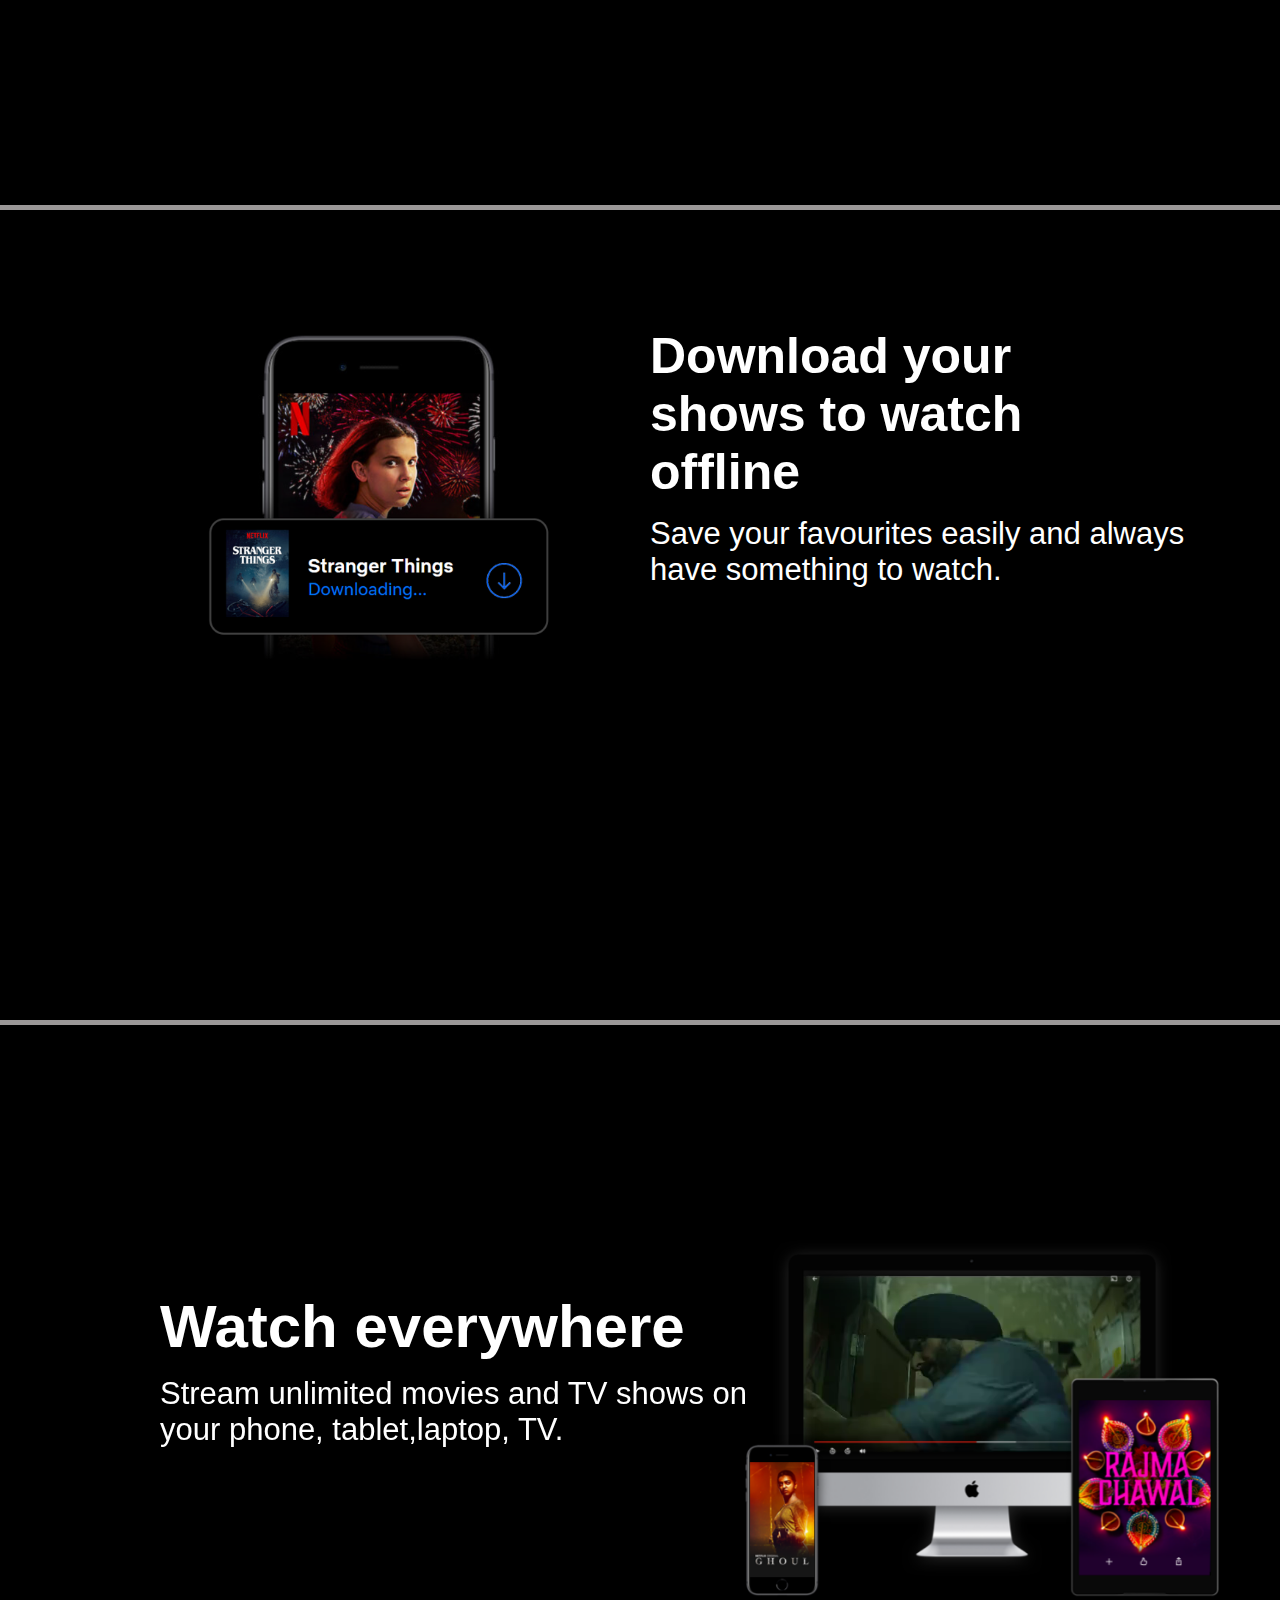
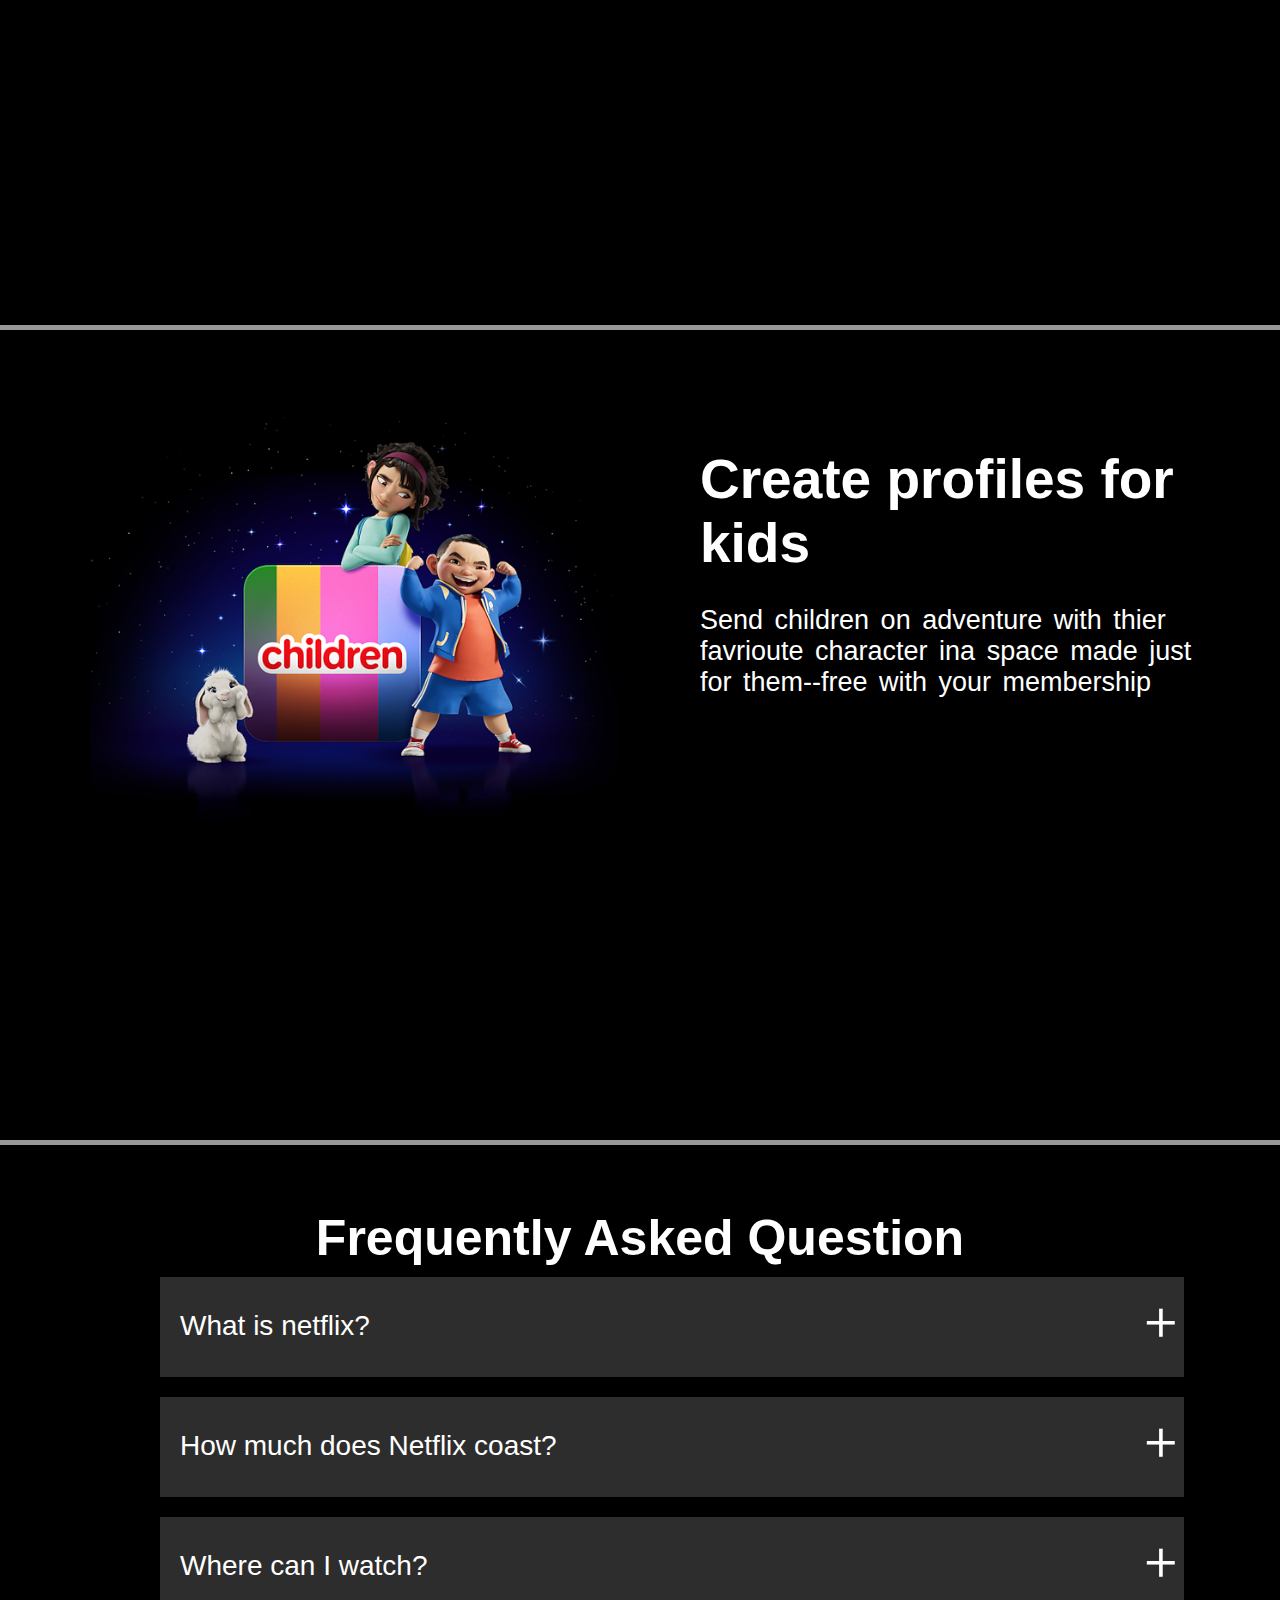
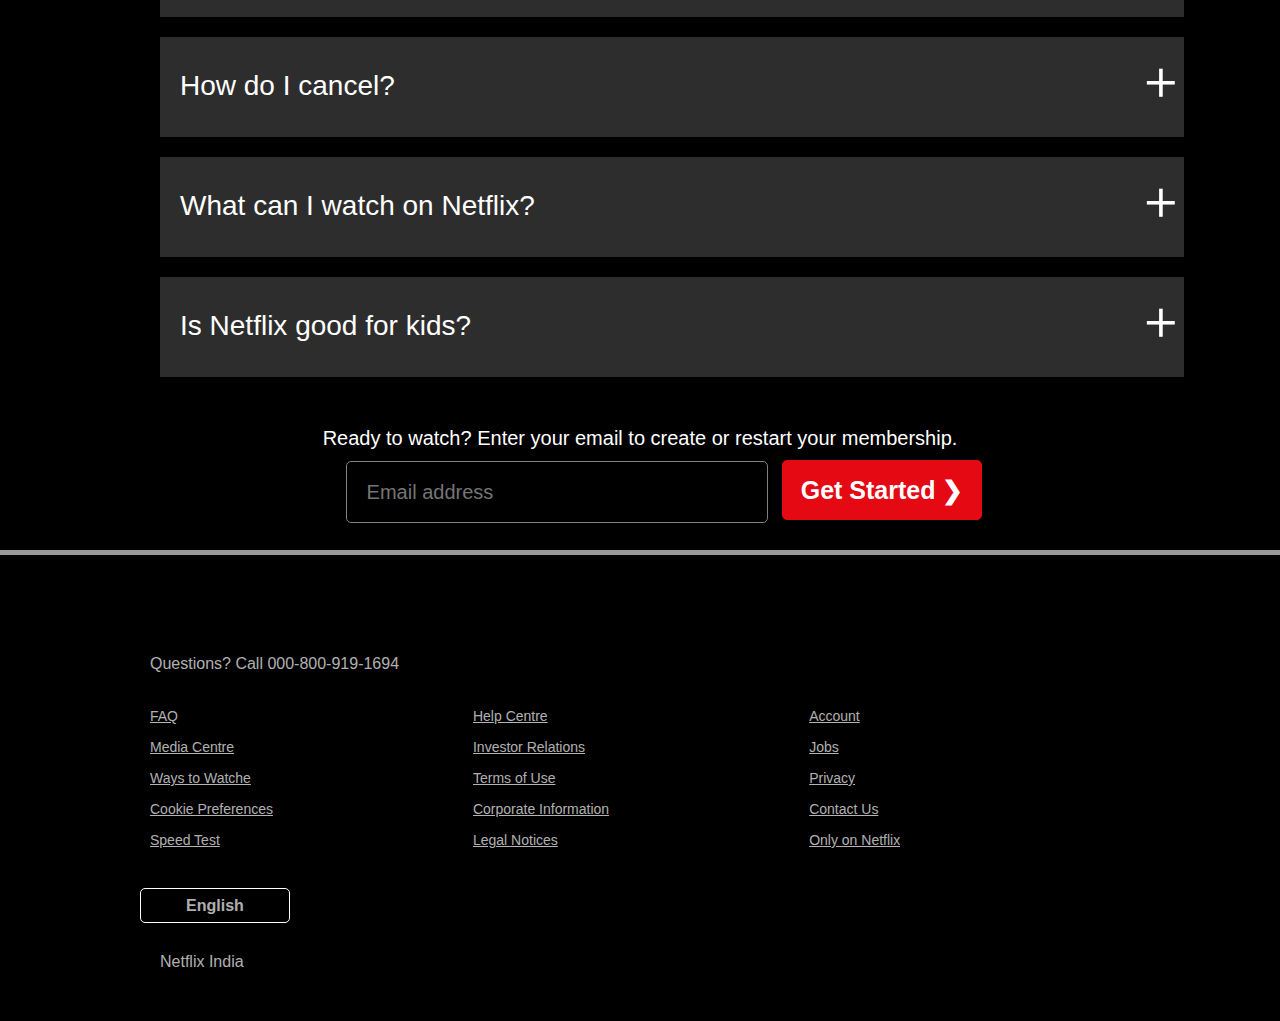
==== commit c636f34c: "some code fixed" ====
--- a/netflixproject/netflix.html
+++ b/netflixproject/netflix.html
@@ -4,7 +4,7 @@
     <meta charset="UTF-8">
     <meta name="viewport" content="width=div, initial-scale=1.0">
     <title>Netflix</title>
-    <link rel="stylesheet" href="/netflixproject/stylesheet.css">
+    <link rel="stylesheet" href="stylesheet.css">
     <link rel="stylesheet" href="https://cdnjs.cloudflare.com/ajax/libs/font-awesome/6.4.2/css/all.min.css" integrity="sha512-z3gLpd7yknf1YoNbCzqRKc4qyor8gaKU1qmn+CShxbuBusANI9QpRohGBreCFkKxLhei6S9CQXFEbbKuqLg0DA==" crossorigin="anonymous" referrerpolicy="no-referrer" />
 </head>
 <body>
@@ -19,7 +19,7 @@
             <a class="sgn" href="#"> <i class="fa fa-globe" aria-hidden="true"></i> English </a>
         </button>
 
-        <img class="hlogo" src="/netflixproject/image/logo.png">
+        <img class="hlogo" src="image/logo.png">
       <h1 class="f1">
         Unlimited movies, TV shows and more
       </h1>
@@ -43,9 +43,9 @@
 
     <!-- frist page end here -->
     <div class="secondpage">
-      <img src="/netflixproject/image/tv.png" alt="" class="sec-img" >
+      <img src="image/tv.png" alt="" class="sec-img" >
       <video class="vid-1" autoplay loop>
-        <source src="/netflixproject/image/Netflix_1.m4v" type="video/mp4">
+        <source src="image/Netflix_1.m4v" type="video/mp4">
       </video>
       <h1 class="sec-h1">
         Enjoy on your TV
@@ -57,8 +57,8 @@
     </div>
     <!-- third page start here -->
     <div class="third-page">
-    <img src="/netflixproject/image/feature-2.png" alt="img3" class="img3">
-       <img class="tick" src="/netflixproject/image/tick1.gif" >
+    <img src="image/feature-2.png" alt="img3" class="img3">
+       <img class="tick" src="image/tick1.gif" >
     <h1 class="thdh1">
         Download your <br>shows to watch <br>offline
     </h1>
@@ -71,9 +71,9 @@
     <div class="fourth">
 
          <video class="frtved" autoplay loop>
-        <source src="/netflixproject/image/Netflix_2.m4v">
+        <source src="image/Netflix_2.m4v">
       </video>
-      <img class="frtimg" src="/netflixproject/image/device-pile-in.png">
+      <img class="frtimg" src="image/device-pile-in.png">
    
       <h1 class="frth1">
         Watch everywhere
@@ -86,7 +86,7 @@
     <!-- fourth page end here -->
     <!-- fifth page start here -->
     <div class="fifthpage">
-      <img src="/netflixproject/image/AAAABVr8nYuAg0xDpXDv0VI9HUoH7r2aGp4TKRCsKNQrMwxzTtr-NlwOHeS8bCI2oeZddmu3nMYr3j9MjYhHyjBASb1FaOGYZNYvPBCL.png" alt="children" class="fift-img">
+      <img src="image/AAAABVr8nYuAg0xDpXDv0VI9HUoH7r2aGp4TKRCsKNQrMwxzTtr-NlwOHeS8bCI2oeZddmu3nMYr3j9MjYhHyjBASb1FaOGYZNYvPBCL.png" alt="children" class="fift-img">
 
       <h1 class="fftth1">
        Create profiles for <br>kids 
--- a/netflixproject/stylesheet.css
+++ b/netflixproject/stylesheet.css
@@ -11,7 +11,7 @@
 .header{
     width:100%;
     height: 110vh;
-    background-image:linear-gradient(rgba(0,0,0,.7),rgba(0,0,0,0.7),rgba(0,0,0,0.7)), url(/image/header-image.png);
+    background-image:linear-gradient(rgba(0,0,0,.7),rgba(0,0,0,0.7),rgba(0,0,0,0.7)), url(image/header-image.png);
     background-size: cover;
     background-blend-mode: darken;
     
